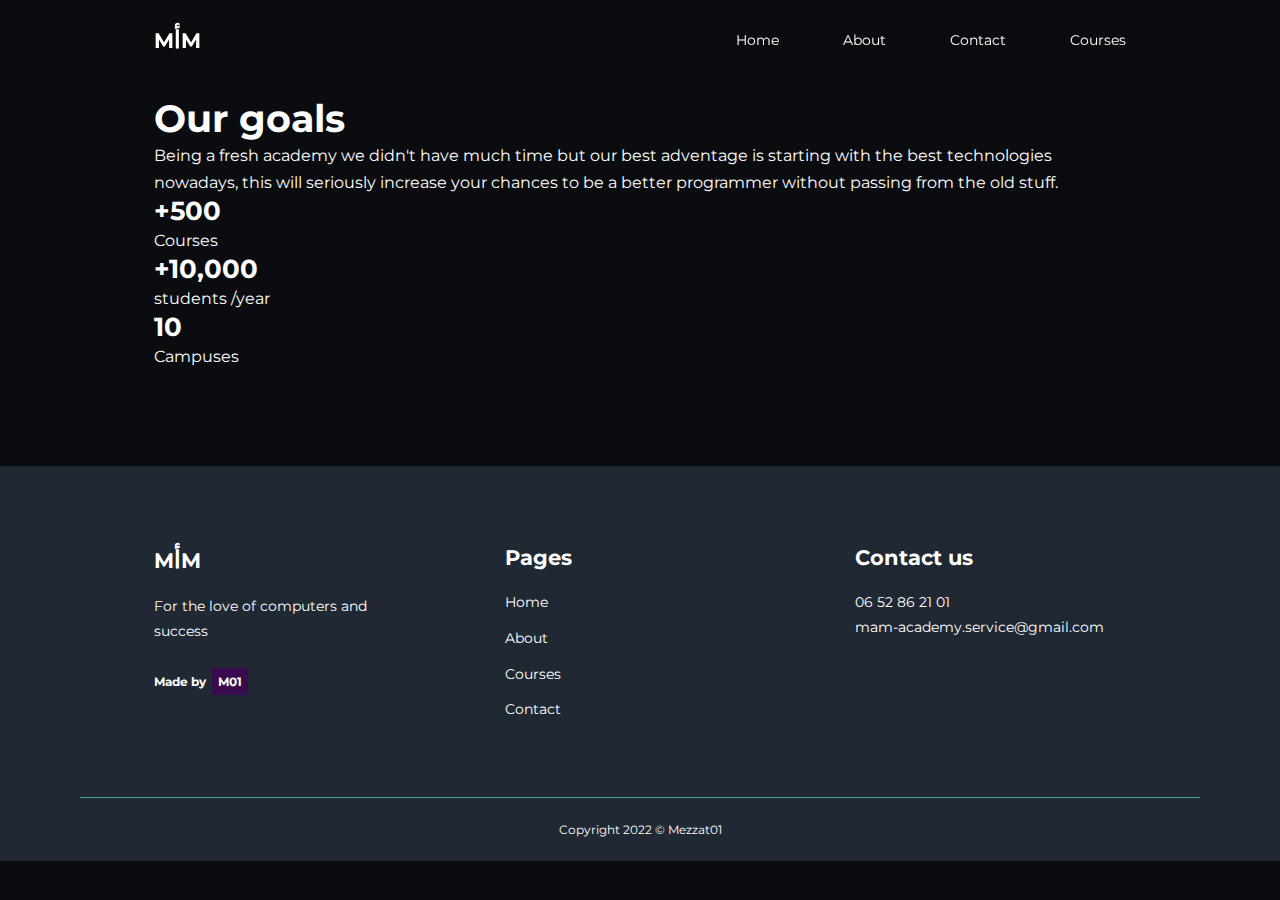
==== about.html @ c2cbbefd "correction" ====
<!DOCTYPE html>
<html lang="en">
<head>
    <meta charset="UTF-8">
    <meta http-equiv="X-UA-Compatible" content="IE=edge">
    <meta name="viewport" content="width=device-width, initial-scale=1.0">
    <title>MAMcademy</title>
    <link rel="stylesheet" href="css/style.css">
    <link rel="stylesheet" href="css/about.css">
    <!-- Iconscout CDN -->
    <link rel="stylesheet" href="https://unicons.iconscout.com/release/v4.0.0/css/line.css">
    
    <!-- Google Fonts -->
    <link rel="preconnect" href="https://fonts.googleapis.com">
<link rel="preconnect" href="https://fonts.gstatic.com" crossorigin>
<link href="https://fonts.googleapis.com/css2?family=Montserrat:ital,wght@0,100;0,200;0,300;0,400;0,500;0,600;0,700;0,800;0,900;1,100;1,200;1,300;1,400;1,500;1,600;1,700;1,800;1,900&family=Poppins:ital,wght@0,100;0,200;0,300;0,400;0,500;0,600;0,700;0,800;0,900;1,100;1,200;1,300;1,400;1,500;1,600;1,700;1,800;1,900&family=Roboto:ital,wght@0,100;0,300;0,400;0,500;0,700;0,900;1,100;1,300;1,400;1,500;1,700;1,900&display=swap" rel="stylesheet">

<!--    Swiper.js   -->
<link
  rel="stylesheet" href="https://unpkg.com/swiper@8/swiper-bundle.min.css"
/>


</head>
<body>
    <!-- The navbar-->
    <nav>
        <div class="container nav_container">
            <a href="index.html"><h4>M<strong>أ</strong>M</h4></a>
            <ul class="nav_menu">
                <li><a href="index.html">Home</a></li>
                <li><a href="about.html">About</a></li>
                <li><a href="contact.html">Contact</a></li>
                <li><a href="courses.html">Courses</a></li>
            </ul>
            <button id="open-menu"><i class="uil uil-bars"></i></button>
            <button id="close-menu"><i class="uil uil-multiply"></i></button>

        </div>
    </nav>


<!--    Goals    -->
    <section class="goals">
        <div class="container goals_conatiner">
            <div class="goals_left">
                <img src="" alt="">
            </div>

            <div class="goals_right">
                <h1>Our goals</h1>
                <p>
                    Being a fresh academy we didn't have much time but our best adventage is starting with the best technologies nowadays, this will seriously increase your chances to be a better programmer without passing from the old stuff.
                </p>
                <div class="goals_cards">

                    <article class="goal_card">
                        <span class="goal_icon">

                        </span>
                        <h3>+500</h3>
                        <p>Courses</p>
                    </article>

                    <article class="goal_card">
                        <span class="goal_icon">

                        </span>
                        <h3>+10,000</h3>
                        <p>students /year</p>
                    </article>

                    <article class="goal_card">
                        <span class="goal_icon">

                        </span>
                        <h3>10</h3>
                        <p>Campuses</p>
                    </article>
                </div>
            </div>
        </div>
    </section>

  




    <footer>
        <div class="container footer_container">
            <div class="footer1">
                <a href="index.html" class="footer_logo"><h4>M<strong>أ</strong>M</h4></a>
                <p>
                    For the love of computers and success
                </p>
                <h5>Made by <a target="_blank" href="https://m01.vercel.app"> <span>M01</span></a></h5>
            </div>
    
            <div class="footer2" >
                <h4>Pages</h4>
                <ul class="links">
                    <li><a href="index.html">Home</a></li>
                    <li><a href="about.html">About</a></li>
                    <li><a href="courses.html">Courses</a></li>
                    <li><a href="contact.html">Contact</a></li>
                </ul>
            </div>
    
            <div class="footer3">
                <h4>Contact us</h4>
                <div>
                    <p>06 52 86 21 01</p>
                    <p>mam-academy.service@gmail.com</p>
                </div>
    
                <ul class="footer_social">
                    <li>
                        <a target="_blank" href=""><i class="uil uil-linkedin"></i></a>
                    </li>
                    <li>
                        <a target="_blank" href=""><i class="uil uil-instagram-alt"></i></a>
                    </li>
                    <li>
                        <a target="_blank" href=""><i class="uil uil-youtube"></i></a>
                    </li>
    
                <li>
                    <a target="_blank" href=""><i class="uil uil-twitter"></i></a>
                </li>
                </ul>
            </div>
    
            
        </div>
        <div class="footer_copyright"><small>Copyright 2022 &copy; Mezzat01</small></div>
    </footer>
    
   
    
    <!--  Scripts  -->
    
    <script src="main.js"></script>

    
    </body>
    </html>
---- css/style.css ----
*{
    margin: 0;
    padding:0;
    border: 0;
    outline: 0;
    text-decoration: none;
    list-style: none;
    box-sizing: border-box;
}

:root{
    --color-primary:#377e7a;
    --color-success:#07be72;
    --color-warning: #d79922;
    --color-danger:#fc4445;
    --color-danger-variant:rgba(255,255,255,0.7);
    --color-white:#fff;
    --color-black:#000;
    --color-bg:#0b0c10;
    --color-bg1:#1f2833;
    --color-bg2:#45a29e;

    --container-width-lg:76%;
    --container-width-md:90%;
    --container-width-sm:94%;

    --transition: all 0.6s ease;
}

body{
    font-family: 'Montserrat', sans-serif;
    line-height: 1.7;
    color:var(--color-white);
    background: var(--color-bg);

}

.container{
    width: var(--container-width-lg);
    margin: 0 auto;

}
section{
    padding: 6rem 0;
}
 section h2 {
     text-align: center;
     margin-bottom: 4rem;
 }

 h1,h2,h3,h4,h5{
     line-height: 1.2;
 }

 h1 {
     font-size: 2.4rem;
 }

 h2{
     font-size: 2rem;
 }

 h3{
     font-size:1.6rem;
 }

 h4 {
     font-size: 1.3rem;
 }
 
 h4 strong {
    font-size: 1.5rem; 
    font-weight: 700;
} 

 a{
     color: var(--color-white);
 }
  
  img{
      width: 100%;
      display: block;
      object-fit: cover;
  }

  .btn{
      display: inline-block;
      background: var(--color-bg2);
      color: var(--color-black);
      padding: 1rem 2rem;
      border: 1px solid transparent;
      border-radius: 6%;
      font-weight: 500;
      transition: var(--transition);
  }

  .btn:hover{
      background: transparent;
      color: var(--color-bg2);
      border-color: var(--color-bg2);
  }

  .btn_primary {
      background: var(--color-danger);
      color: var(--color-white);
  }

  /* nav bar */

  nav{
      
      width: 100vw;
      height: 5rem;
      position: fixed;
      top: 0;
      z-index: 11;
  }


  .nav_container{
      height: 100%;
      display: flex;
      justify-content: space-between;
      align-items: center;
  }

  nav button {
      display: none;
  }

  .nav_menu {
      display: flex;
      align-items: center;
      gap: 4rem;
  }

  .nav_menu  a {
      font-size: 0.9rem;
      transition: var(--transition);
  }

  .nav_menu  a:hover{
      color: var(--color-bg2);
  }

  .window_scroll {
      background: var(--color-primary);
      transition: var(--transition);
  }


/**********    Header    *******/
header{
    
    position: relative;
    top: 5rem;
    overflow: hidden;
    height: 70vh;
    margin-bottom: 5rem;
}

.header_container {
    display: grid;
    grid-template-columns: 1fr 1fr;
    align-items: center;
    gap: 5rem;
    height: 100%;
}

.header_left p {
    margin: 1.3rem 0 2.7rem;
}
  

/***  categories ******/
.categories {
    background: var(--color-bg1);
    height: 27rem;
}

.categories h1 {
    line-height: 1;
    margin-bottom: 3rem;
}

.categories_container {
    display: flex;
    grid-template-columns: 40% 60%;
    gap: 4rem;
}

.categories_left p {
    margin: 1rem 0 3rem;
}

.categories_right {
    display: grid;
    grid-template-columns: repeat(2 , 1fr);
    gap: 1.2rem;
}

.category {
    background: var(--color-bg2);
    padding: 2rem;
    border-radius: 2rem;
    transition: var(--transition);
}

.category:hover {
   box-shadow: 0 2.5rem 2.5rem rgba(0,0,0,0.7); 
   cursor:grab;
   z-index: 1;
}

.category_icon {
    background: var(--color-primary);
    padding: 0.7rem;
    border-radius: 0.9rem;
}

.category h5 {
    margin: 2rem 0 1rem;
}

.category p {
    font-size: 0.85rem;
}

.category:nth-child(2) .category_icon {
    background: var(--color-success);
}

.category:nth-child(3) .category_icon {
    background: var(--color-warning);
}

.category:nth-child(4) .category_icon {
    background: var(--color-danger);
}



/**********   the free courses    ************/

.courses {
    margin-top: 10rem;
}

.courses_container {
    display: grid;
    grid-template-columns: repeat(2 , 1fr);
    gap: 2rem;
}

.course {
    background: var(--color-bg1);
    text-align: center;
    border: 1px solid transparent;
}

.course:hover {
    background: transparent;
    border-color: var(--color-primary);
    transition: var(--transition);
}

.course_info {
    padding: 2rem;
}

.course_info p {
    margin: 1.2rem 0 2rem;
    font-size: 0.9rem;
}







/*********** Reviews ******************/
.review_container {
    overflow: hidden;
    position: relative;
    margin-bottom: 5rem;
}

.review {
    padding-top: 2rem;
}

.profile {
    width: 6rem;
    height: 6rem;
    border-radius: 50%;
    overflow: hidden;
    margin: 0 auto 1rem;
    border: 1rem solid var(--color-bg1);
}

.review_info {
    text-align: center;
}

.review_body {
background: var(--color-primary);
padding: 2rem;
margin-top: 3rem;
position: relative;
}

.review_body::before {
  content: "";
  display: block;
  background: var(--color-primary);
  width: 3rem;
  height: 3rem;
  position: absolute;
  left: 50%;
  top: -1.5rem;
  transform: rotate(45deg);
}

footer {
    background-color: var(--color-bg1);
    padding-top: 5rem;
    font-size: 0.9rem;
}

.footer_container {
    display: grid;
    grid-template-columns: repeat(3,1fr);
    gap: 5rem;
}

.footer_container > div h4 {
    margin-bottom: 1.2rem;
}

.footer1 p {
    margin:  0 0 2rem;
}

.footer1 h5 span {
    background: rgb(57, 10, 77);
     padding: 6px;
     margin: 3px;
}

footer ul li {
    margin-bottom: 0.7rem;
}

footer ul li a:hover {
   color: var(--color-bg2);
}

.footer_social {
display: flex;
gap: 1rem;
font-size: 1.2rem;
margin-top: 2rem;
transition: var(--transition);
}

.footer_social li a:hover {
  color: var(--color-bg2);
  transform: scale(1 , 1);
}

.footer_copyright {
    text-align: center;
    margin-top: 4rem;
    padding: 1.2rem 0;
    border-top: 1px solid var(--color-bg2);
    margin-left: 5rem ;
    margin-right: 5rem;
}
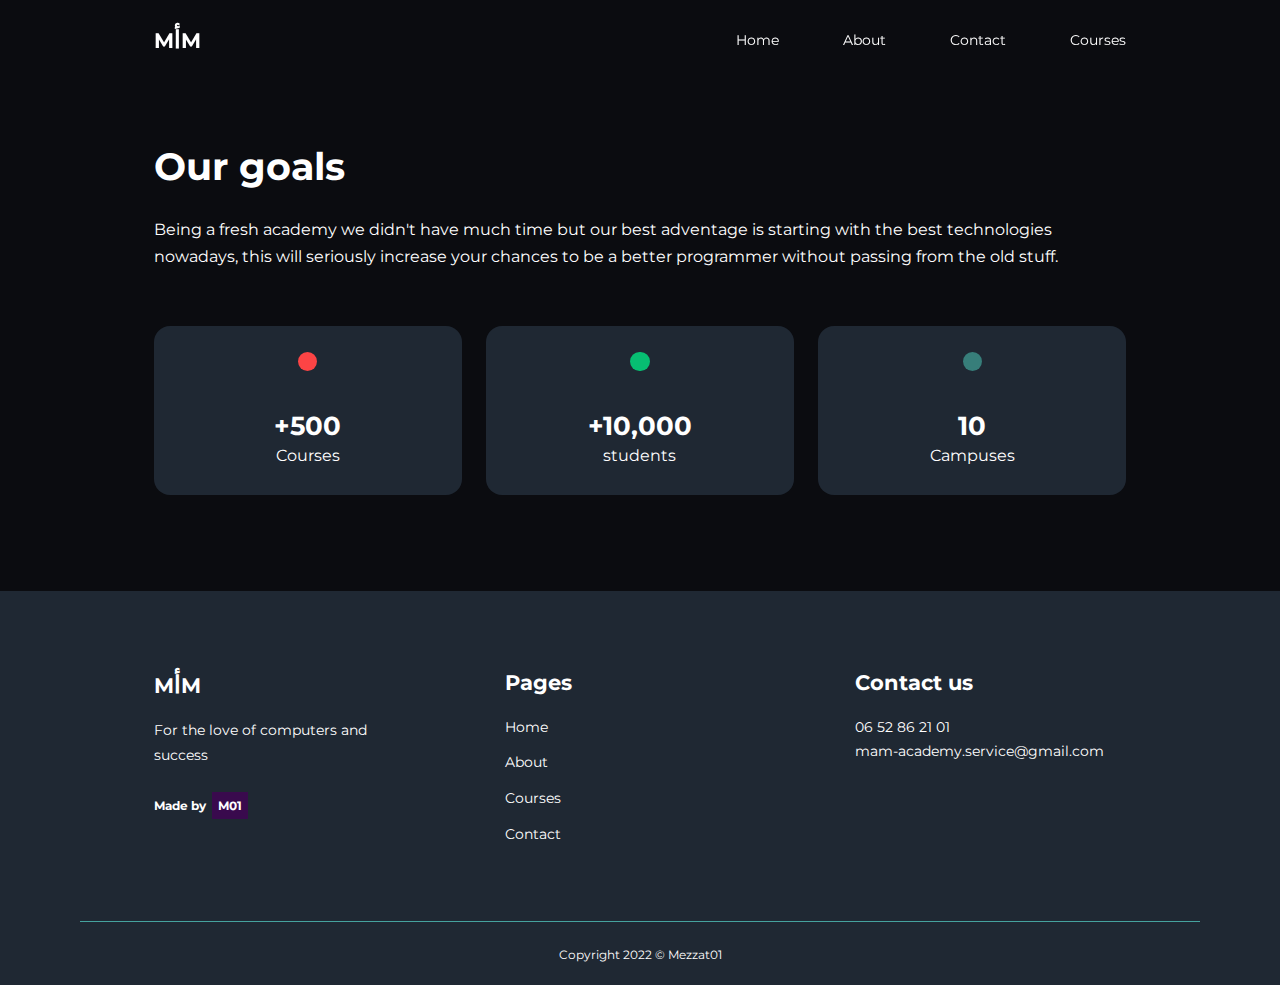
==== commit b298fc9b: "courses" ====
--- a/about.html
+++ b/about.html
@@ -56,7 +56,7 @@
 
                     <article class="goal_card">
                         <span class="goal_icon">
-
+                            <i class="uil uil-video"></i>
                         </span>
                         <h3>+500</h3>
                         <p>Courses</p>
@@ -64,15 +64,15 @@
 
                     <article class="goal_card">
                         <span class="goal_icon">
-
+                            <i class="uil uil-book-reader"></i>
                         </span>
                         <h3>+10,000</h3>
-                        <p>students /year</p>
+                        <p>students</p>
                     </article>
 
                     <article class="goal_card">
                         <span class="goal_icon">
-
+                            <i class="uil uil-building"></i>
                         </span>
                         <h3>10</h3>
                         <p>Campuses</p>
@@ -83,7 +83,9 @@
     </section>
 
   
-
+   <!--  Scripts  -->
+    
+   <script src="main.js"></script>
 
 
 
@@ -138,9 +140,7 @@
     
    
     
-    <!--  Scripts  -->
-    
-    <script src="main.js"></script>
+ 
 
     
     </body>
--- a/css/about.css
+++ b/css/about.css
@@ -0,0 +1,92 @@
+/************    General root    **********/
+:root{
+    --color-primary:#377e7a;
+    --color-success:#07be72;
+    --color-warning: #d79922;
+    --color-danger:#fc4445;
+    --color-danger-variant:rgba(255,255,255,0.7);
+    --color-white:#fff;
+    --color-black:#000;
+    --color-bg:#0b0c10;
+    --color-bg1:#1f2833;
+    --color-bg2:#45a29e;
+
+    --container-width-lg:76%;
+    --container-width-md:90%;
+    --container-width-sm:94%;
+
+    --transition: all 0.6s ease;
+}
+
+/******     GOALS   *****/
+
+
+.goals {
+    margin-top: 3rem;
+}
+
+.goals_container {
+    display:grid;
+    grid-template-columns: 40% 60%;
+    gap: 5rem;
+}
+
+.goals_right > p {
+      margin: 1.6rem 0 2.5rem;
+}
+
+.goals_cards {
+    display: grid;
+    grid-template-columns: repeat(3,1fr);
+    gap: 1.5rem;
+}
+
+.goal_card {
+    background: var(--color-bg1);
+    padding: 1.6rem;
+    border-radius: 1rem;
+    text-align: center;
+    transition: var(--transition);
+}
+
+.goal_card:hover {
+    background: var(--color-bg2);
+    box-shadow: 0 3rem 3rem rgba(0,0,0,0.6);
+    cursor: pointer;
+}
+
+.goal_icon {
+    background: var(--color-danger);
+    padding: 0.6rem;
+    border-radius: 1rem;
+    display: inline-block;
+    margin-bottom: 2rem;
+    font-size: 2rem;
+}
+
+
+.goal_card:nth-child(2) .goal_icon {
+    background: var(--color-success);
+}
+
+.goal_card:nth-child(3) .goal_icon {
+    background: var(--color-primary);
+}
+
+.goal_card {
+    margin-top: 1rem;
+
+}
+
+@media (max-width: 600px) {
+
+      
+    .goals_cards {
+        display: grid;
+        grid-template-columns: repeat(1,1fr);
+        gap: 1.5rem;
+    }
+
+
+
+}